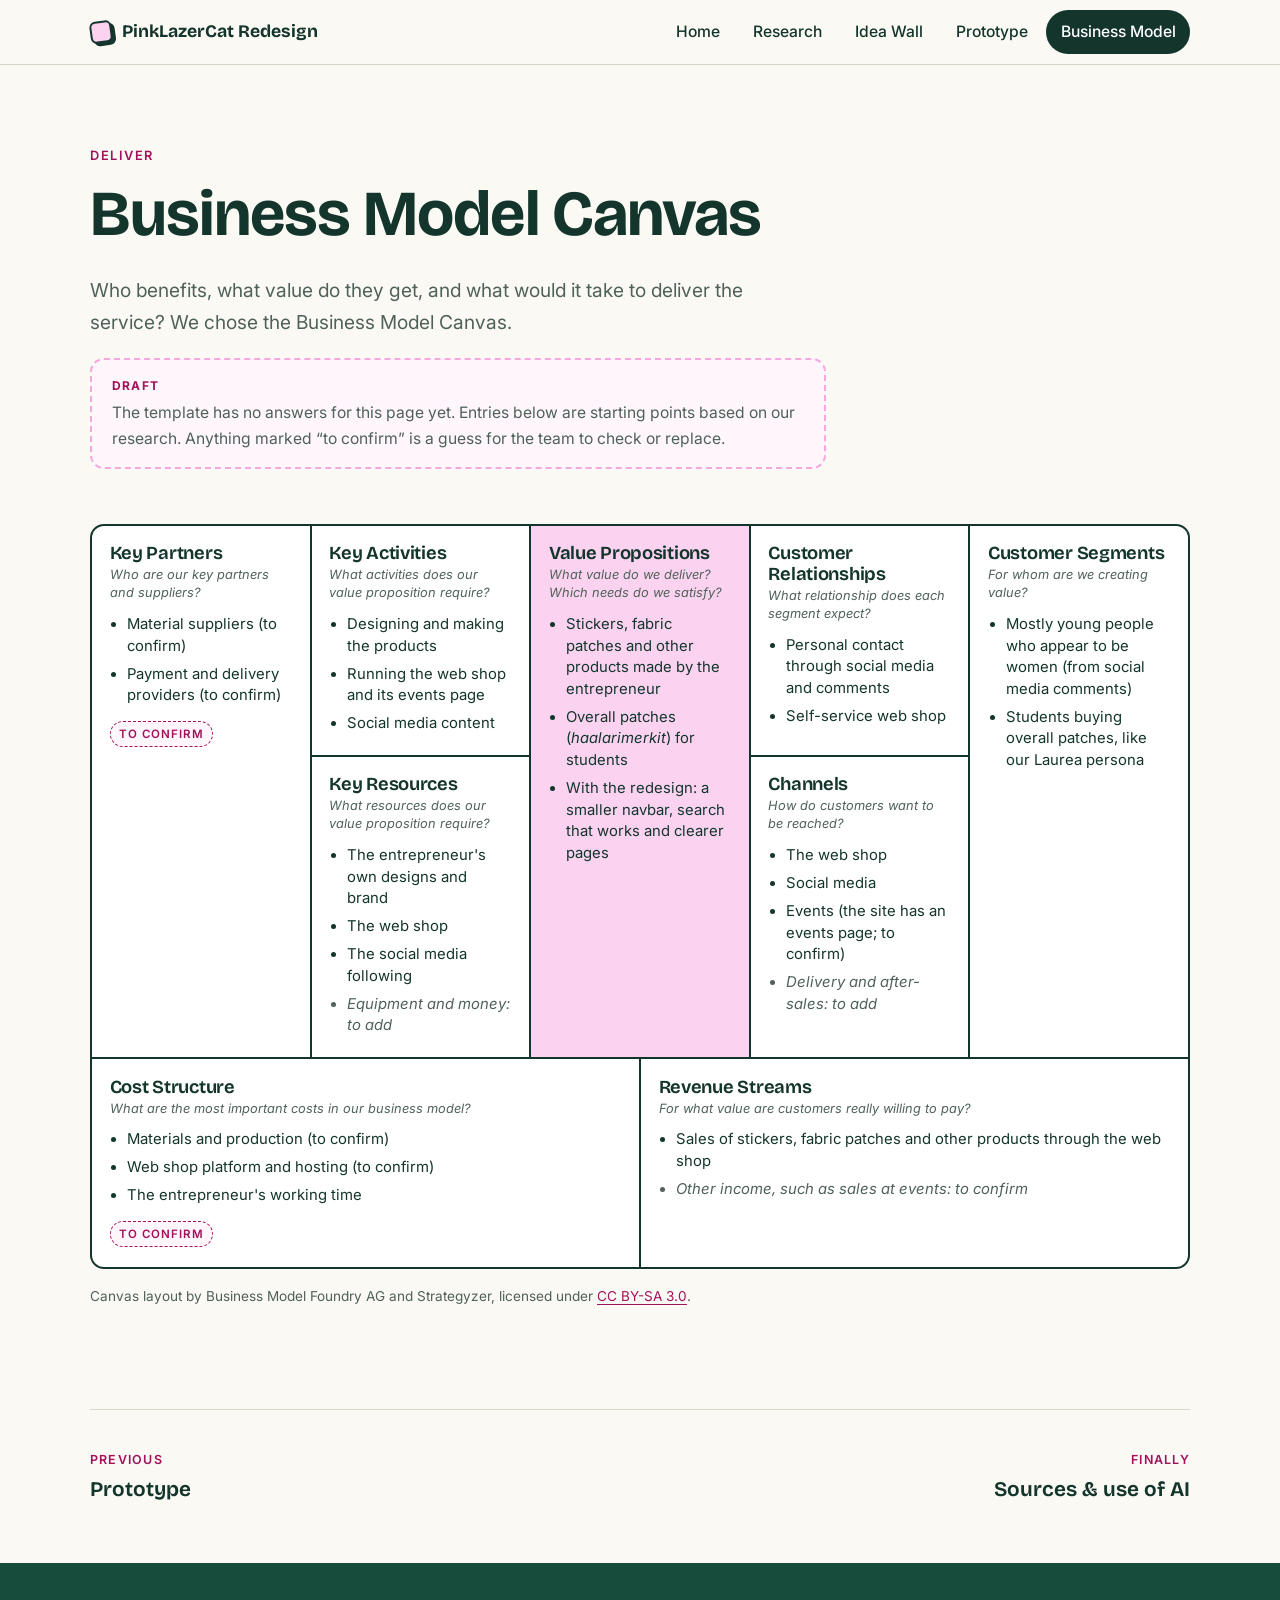
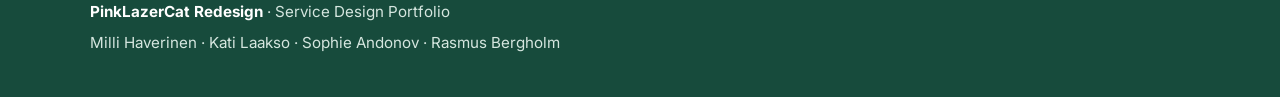
==== business-model.html @ 633c8443 "Base upload, First iteration. Website made with Claude, lots of changes yet to be made still" ====
<!doctype html>
<html lang="en">
<head>
  <meta charset="utf-8">
  <meta name="viewport" content="width=device-width, initial-scale=1">
  <title>Business Model Canvas · PinkLazerCat Redesign</title>
  <meta name="description" content="A Business Model Canvas for the PinkLazerCat web shop: who benefits, what value they get, and what it takes to deliver.">
  <link rel="icon" href="images/favicon.svg" type="image/svg+xml">
  <link rel="preconnect" href="https://fonts.googleapis.com">
  <link rel="preconnect" href="https://fonts.gstatic.com" crossorigin>
  <link rel="stylesheet" href="https://fonts.googleapis.com/css2?family=Bricolage+Grotesque:opsz,wght@12..96,500..800&family=Inter:wght@400;500;600&display=swap">
  <link rel="stylesheet" href="css/style.css">
  <script>document.documentElement.classList.add('js')</script>
  <script src="js/main.js" defer></script>
</head>
<body>
  <a class="skip-link" href="#main">Skip to content</a>

  <header class="site-header">
    <div class="container header-inner">
      <a class="brand" href="index.html"><span class="brand-mark" aria-hidden="true"></span>PinkLazerCat Redesign</a>
      <button class="nav-toggle" type="button" aria-expanded="false" aria-controls="site-nav">
        <span class="sr-only">Menu</span><span class="bars" aria-hidden="true"></span>
      </button>
      <nav id="site-nav" class="site-nav" aria-label="Main">
        <ul>
          <li><a href="index.html">Home</a></li>
          <li><a href="research.html">Research</a></li>
          <li><a href="ideas.html">Idea Wall</a></li>
          <li><a href="prototype.html">Prototype</a></li>
          <li><a href="business-model.html" aria-current="page">Business Model</a></li>
        </ul>
      </nav>
    </div>
  </header>

  <main id="main">

    <section class="page-hero">
      <div class="container">
        <p class="eyebrow">Deliver</p>
        <h1>Business Model Canvas</h1>
        <p class="lede">Who benefits, what value do they get, and what would it take to deliver the service? We chose the Business Model Canvas.</p>
        <div class="todo" style="max-width:46rem">
          <strong>Draft</strong>
          <p>The template has no answers for this page yet. Entries below are starting points based on our research. Anything marked “to confirm” is a guess for the team to check or replace.</p>
        </div>
      </div>
    </section>

    <section class="section" style="padding-top:1rem">
      <div class="container">

        <!-- Order in the HTML = reading order on a phone. The desktop grid places each block by class. -->
        <div class="bmc">

          <section class="bmc-block bmc-block--vp b-vp" aria-labelledby="bmc-vp">
            <h3 id="bmc-vp">Value Propositions</h3>
            <p class="prompt">What value do we deliver? Which needs do we satisfy?</p>
            <ul>
              <li>Stickers, fabric patches and other products made by the entrepreneur</li>
              <li>Overall patches (<em>haalarimerkit</em>) for students</li>
              <li>With the redesign: a smaller navbar, search that works and clearer pages</li>
            </ul>
          </section>

          <section class="bmc-block b-cs" aria-labelledby="bmc-cs">
            <h3 id="bmc-cs">Customer Segments</h3>
            <p class="prompt">For whom are we creating value?</p>
            <ul>
              <li>Mostly young people who appear to be women (from social media comments)</li>
              <li>Students buying overall patches, like our Laurea persona</li>
            </ul>
          </section>

          <section class="bmc-block b-cr" aria-labelledby="bmc-cr">
            <h3 id="bmc-cr">Customer Relationships</h3>
            <p class="prompt">What relationship does each segment expect?</p>
            <ul>
              <li>Personal contact through social media and comments</li>
              <li>Self-service web shop</li>
            </ul>
          </section>

          <section class="bmc-block b-ch" aria-labelledby="bmc-ch">
            <h3 id="bmc-ch">Channels</h3>
            <p class="prompt">How do customers want to be reached?</p>
            <ul>
              <li>The web shop</li>
              <li>Social media</li>
              <li>Events (the site has an events page; to confirm)</li>
              <li class="todo-li">Delivery and after-sales: to add</li>
            </ul>
          </section>

          <section class="bmc-block b-kp" aria-labelledby="bmc-kp">
            <h3 id="bmc-kp">Key Partners</h3>
            <p class="prompt">Who are our key partners and suppliers?</p>
            <ul>
              <li>Material suppliers (to confirm)</li>
              <li>Payment and delivery providers (to confirm)</li>
            </ul>
            <span class="tag tag--draft">To confirm</span>
          </section>

          <section class="bmc-block b-ka" aria-labelledby="bmc-ka">
            <h3 id="bmc-ka">Key Activities</h3>
            <p class="prompt">What activities does our value proposition require?</p>
            <ul>
              <li>Designing and making the products</li>
              <li>Running the web shop and its events page</li>
              <li>Social media content</li>
            </ul>
          </section>

          <section class="bmc-block b-kr" aria-labelledby="bmc-kr">
            <h3 id="bmc-kr">Key Resources</h3>
            <p class="prompt">What resources does our value proposition require?</p>
            <ul>
              <li>The entrepreneur's own designs and brand</li>
              <li>The web shop</li>
              <li>The social media following</li>
              <li class="todo-li">Equipment and money: to add</li>
            </ul>
          </section>

          <section class="bmc-block b-cost" aria-labelledby="bmc-cost">
            <h3 id="bmc-cost">Cost Structure</h3>
            <p class="prompt">What are the most important costs in our business model?</p>
            <ul>
              <li>Materials and production (to confirm)</li>
              <li>Web shop platform and hosting (to confirm)</li>
              <li>The entrepreneur's working time</li>
            </ul>
            <span class="tag tag--draft">To confirm</span>
          </section>

          <section class="bmc-block b-rev" aria-labelledby="bmc-rev">
            <h3 id="bmc-rev">Revenue Streams</h3>
            <p class="prompt">For what value are customers really willing to pay?</p>
            <ul>
              <li>Sales of stickers, fabric patches and other products through the web shop</li>
              <li class="todo-li">Other income, such as sales at events: to confirm</li>
            </ul>
          </section>

        </div>

        <p class="credit">Canvas layout by Business Model Foundry AG and Strategyzer, licensed under <a href="http://creativecommons.org/licenses/by-sa/3.0/">CC BY-SA 3.0</a>.</p>
      </div>
    </section>

    <div class="container">
      <nav class="pager" aria-label="Page navigation">
        <a href="prototype.html"><small>Previous</small><span>Prototype</span></a>
        <a class="next" href="index.html#sources"><small>Finally</small><span>Sources &amp; use of AI</span></a>
      </nav>
    </div>

  </main>

  <footer class="site-footer">
    <div class="container">
      <p><strong>PinkLazerCat Redesign</strong> · Service Design Portfolio</p>
      <p>Milli Haverinen · Kati Laakso · Sophie Andonov · Rasmus Bergholm</p>
    </div>
  </footer>
</body>
</html>
---- css/style.css ----
/* ==========================================================
   PinkLazerCat Redesign — Service Design Portfolio
   One stylesheet for all pages. Edit the tokens in :root first.
   ========================================================== */

:root {
  --ink: #14352c;          /* main text, deep green */
  --green: #174b3c;        /* hero / footer background (matches the template cover) */
  --green-deep: #0f3a2d;
  --cream: #fbf9f4;        /* page background */
  --paper: #ffffff;
  --pink: #fbd3f1;         /* sticky-note pink from the idea wall */
  --pink-strong: #f4a9de;
  --magenta: #a3115a;      /* accent for links and small labels (7:1 on cream) */
  --muted: #4f6159;
  --line: #d9d4c7;
  --shadow: 0 1px 2px rgba(20, 53, 44, .08), 0 8px 24px rgba(20, 53, 44, .06);

  --font-head: "Bricolage Grotesque", "Inter", system-ui, -apple-system, "Segoe UI", sans-serif;
  --font-body: "Inter", system-ui, -apple-system, "Segoe UI", Roboto, sans-serif;

  --radius: 14px;
  --wrap: 1100px;
}

*, *::before, *::after { box-sizing: border-box; }

html { scroll-behavior: smooth; scroll-padding-top: 96px; }

body {
  margin: 0;
  font-family: var(--font-body);
  font-size: 1.0625rem;
  line-height: 1.65;
  color: var(--ink);
  background: var(--cream);
  -webkit-font-smoothing: antialiased;
}

img { max-width: 100%; height: auto; display: block; }

h1, h2, h3, h4 {
  font-family: var(--font-head);
  line-height: 1.12;
  letter-spacing: -0.015em;
  margin: 0 0 .5em;
  text-wrap: balance;
}
h1 { font-size: clamp(2.4rem, 5.5vw, 4rem); font-weight: 700; }
h2 { font-size: clamp(1.7rem, 3.2vw, 2.3rem); font-weight: 700; }
h3 { font-size: 1.3rem; font-weight: 650; }
h4 { font-size: 1.05rem; font-weight: 650; }
p { margin: 0 0 1em; }
a { color: var(--magenta); text-underline-offset: 3px; }
a:hover { color: var(--ink); }

:focus-visible { outline: 3px solid var(--magenta); outline-offset: 3px; border-radius: 4px; }

.container { width: min(100% - 2rem, var(--wrap)); margin-inline: auto; }

.sr-only {
  position: absolute; width: 1px; height: 1px; padding: 0; margin: -1px;
  overflow: hidden; clip: rect(0, 0, 0, 0); white-space: nowrap; border: 0;
}

.skip-link {
  position: absolute; left: 1rem; top: -4rem; z-index: 100;
  background: var(--ink); color: #fff; padding: .6rem 1rem; border-radius: 8px;
}
.skip-link:focus { top: 1rem; color: #fff; }

/* ---------- Header / nav ---------- */

.site-header {
  position: sticky; top: 0; z-index: 50;
  background: rgba(251, 249, 244, .92);
  backdrop-filter: blur(8px);
  border-bottom: 1px solid var(--line);
}
.header-inner { display: flex; align-items: center; justify-content: space-between; gap: 1rem; min-height: 64px; }

.brand {
  display: inline-flex; align-items: center; gap: .6rem;
  font-family: var(--font-head); font-weight: 700; font-size: 1.1rem;
  color: var(--ink); text-decoration: none;
}
.brand-mark {
  width: 22px; height: 22px; background: var(--pink); border: 2px solid var(--ink);
  border-radius: 6px; transform: rotate(-8deg); box-shadow: 3px 3px 0 var(--ink);
}

.site-nav ul { list-style: none; margin: 0; padding: 0; display: flex; gap: .25rem; }
.site-nav a {
  display: inline-flex; align-items: center; min-height: 44px; padding: 0 .9rem;
  color: var(--ink); text-decoration: none; font-weight: 500; font-size: .98rem;
  border-radius: 999px;
}
.site-nav a:hover { background: var(--pink); }
.site-nav a[aria-current="page"] { background: var(--ink); color: #fff; }

.nav-toggle {
  display: none; width: 44px; height: 44px; border: 1.5px solid var(--ink);
  background: var(--paper); border-radius: 10px; cursor: pointer; position: relative;
}
.nav-toggle .bars, .nav-toggle .bars::before, .nav-toggle .bars::after {
  content: ""; position: absolute; left: 11px; right: 11px; height: 2px; background: var(--ink);
  transition: transform .2s, opacity .2s;
}
.nav-toggle .bars { top: 21px; }
.nav-toggle .bars::before { left: 0; right: 0; top: -6px; }
.nav-toggle .bars::after { left: 0; right: 0; top: 6px; }
.nav-toggle[aria-expanded="true"] .bars { background: transparent; }
.nav-toggle[aria-expanded="true"] .bars::before { transform: translateY(6px) rotate(45deg); }
.nav-toggle[aria-expanded="true"] .bars::after { transform: translateY(-6px) rotate(-45deg); }

@media (max-width: 820px) {
  .nav-toggle { display: inline-block; }
  .site-nav {
    position: absolute; left: 0; right: 0; top: 100%;
    background: var(--cream); border-bottom: 1px solid var(--line);
    display: none; padding: .5rem 1rem 1rem;
  }
  .js .site-nav.is-open { display: block; }
  html:not(.js) .site-nav { position: static; display: block; border: 0; padding: 0; }
  .site-nav ul { flex-direction: column; }
  .site-nav a { width: 100%; border-radius: 10px; }
  html:not(.js) .header-inner { flex-wrap: wrap; padding-block: .5rem; }
  html:not(.js) .site-nav ul { flex-direction: row; flex-wrap: wrap; }
  html:not(.js) .site-nav a { width: auto; }
}

/* ---------- Shared bits ---------- */

.eyebrow {
  font-size: .8rem; font-weight: 600; letter-spacing: .12em; text-transform: uppercase;
  color: var(--magenta); margin: 0 0 .75rem;
}

.btn {
  display: inline-flex; align-items: center; gap: .5rem; min-height: 48px; padding: 0 1.4rem;
  font: 600 1rem var(--font-body); text-decoration: none; cursor: pointer;
  border-radius: 999px; border: 2px solid var(--ink); background: var(--pink); color: var(--ink);
  transition: transform .15s, box-shadow .15s;
}
.btn:hover { transform: translate(-2px, -2px); box-shadow: 3px 3px 0 var(--ink); color: var(--ink); }
.btn--ghost { background: transparent; }
.btn--light { border-color: #fff; color: #fff; background: transparent; }
.btn--light:hover { color: #fff; box-shadow: 3px 3px 0 var(--pink); }
.btn[aria-disabled="true"] { opacity: .6; cursor: not-allowed; }
.btn[aria-disabled="true"]:hover { transform: none; box-shadow: none; }
.btn svg { width: 18px; height: 18px; }

.section { padding: clamp(3rem, 7vw, 5.5rem) 0; }
.section--alt { background: #f1ede3; border-block: 1px solid var(--line); }
.section-head { max-width: 46rem; margin-bottom: 2.25rem; }
.section-head p:last-child { margin-bottom: 0; }
.lede { font-size: 1.2rem; color: var(--muted); max-width: 42rem; }

.page-hero { padding: clamp(3rem, 7vw, 5rem) 0 clamp(1.5rem, 3vw, 2.5rem); }
.page-hero h1 { margin-bottom: .4em; }

.card {
  background: var(--paper); border: 1px solid var(--line); border-radius: var(--radius);
  padding: clamp(1.25rem, 3vw, 2rem); box-shadow: var(--shadow);
}
.card > :last-child { margin-bottom: 0; }

/* The team's own Finnish words, with a short English gloss under them */
.fi {
  margin: 0 0 .6rem; padding: .1rem 0 .1rem 1.1rem; border-left: 4px solid var(--pink-strong);
  font-size: 1.05rem;
}
.gloss { margin: 0 0 1.5rem; font-size: .95rem; color: var(--muted); }
.gloss::before { content: "In English: "; font-weight: 600; }

/* Things the team still has to write or add */
.todo {
  border: 2px dashed var(--pink-strong); background: #fff6fc; border-radius: var(--radius);
  padding: 1rem 1.25rem; color: var(--muted); font-size: .98rem;
}
.todo strong { color: var(--magenta); font-size: .75rem; letter-spacing: .1em; text-transform: uppercase; display: block; margin-bottom: .25rem; }
.todo > :last-child { margin-bottom: 0; }

.tag {
  display: inline-block; font-size: .72rem; font-weight: 600; letter-spacing: .08em; text-transform: uppercase;
  padding: .15rem .55rem; border-radius: 999px; background: var(--pink); color: var(--ink);
}
.tag--draft { background: #fff6fc; border: 1px dashed var(--magenta); color: var(--magenta); }

/* Image placeholders: swap the <div class="placeholder"> for an <img> */
.placeholder {
  display: grid; place-items: center; text-align: center; padding: 1.5rem;
  aspect-ratio: 16 / 9; width: 100%;
  background:
    repeating-linear-gradient(45deg, transparent 0 12px, rgba(20,53,44,.04) 12px 24px),
    #efeadd;
  border: 2px dashed #a9a28f; border-radius: var(--radius);
  color: var(--muted); font-size: .95rem;
}
.placeholder--tall { aspect-ratio: 4 / 5; }
figure { margin: 0; }
figcaption { margin-top: .6rem; font-size: .9rem; color: var(--muted); }

.split { display: grid; grid-template-columns: repeat(2, minmax(0, 1fr)); gap: clamp(1.5rem, 4vw, 3rem); align-items: start; }
.split--wide-left { grid-template-columns: minmax(0, 1.15fr) minmax(0, .85fr); }
@media (max-width: 820px) { .split, .split--wide-left { grid-template-columns: minmax(0, 1fr); } }

.stack > * + * { margin-top: 1.5rem; }

/* Scroll reveal (only when JS is on, and never with reduced motion) */
.js .reveal { opacity: 0; transform: translateY(18px); transition: opacity .6s ease, transform .6s ease; }
.js .reveal.is-visible { opacity: 1; transform: none; }
@media (prefers-reduced-motion: reduce) {
  html { scroll-behavior: auto; }
  .js .reveal { opacity: 1; transform: none; transition: none; }
}

/* ---------- Landing hero ---------- */

.hero { background: var(--green); color: #fff; padding: clamp(3.5rem, 9vw, 7rem) 0; position: relative; overflow: hidden; }
.hero .eyebrow { color: var(--pink); }
.hero h1 { color: #fff; max-width: 14ch; }
.hero .lede { color: #d5e6df; }
.hero-actions { display: flex; flex-wrap: wrap; gap: .75rem; margin-top: 2rem; }
.hero-notes { position: absolute; right: -2rem; top: 2rem; width: min(42vw, 420px); pointer-events: none; }
.hero-notes span {
  position: absolute; display: grid; place-items: center; text-align: center;
  width: 130px; height: 130px; padding: 1rem; background: var(--pink); color: var(--ink);
  font-family: var(--font-head); font-weight: 600; font-size: 1rem; line-height: 1.2;
  box-shadow: 4px 8px 18px rgba(0,0,0,.25);
}
.hero-notes span:nth-child(1) { left: 0;    top: 20px;  transform: rotate(-6deg); }
.hero-notes span:nth-child(2) { left: 150px; top: 0;     transform: rotate(4deg); }
.hero-notes span:nth-child(3) { left: 60px;  top: 160px; transform: rotate(3deg); }
.hero-notes span:nth-child(4) { left: 215px; top: 150px; transform: rotate(-4deg); }
@media (max-width: 960px) { .hero-notes { display: none; } }

/* ---------- Team ---------- */

.team { display: flex; flex-direction: column; gap: 1.5rem; }
.member {
  display: flex; align-items: center; gap: clamp(1.25rem, 3vw, 2rem);
  width: min(100%, 820px);
  background: var(--paper); border: 1px solid var(--line); border-radius: var(--radius);
  padding: clamp(1.25rem, 3vw, 1.75rem); box-shadow: var(--shadow);
}
.member:nth-child(odd)  { margin-right: auto; }
.member:nth-child(even) { margin-left: auto; flex-direction: row-reverse; }
.member-photo {
  flex: 0 0 auto; width: 150px; height: 150px; object-fit: cover;
  border-radius: 50%; border: 3px solid var(--ink); background: var(--pink);
}
.member-body { min-width: 0; }
.member-body h3 { margin-bottom: .15em; }
.member-role { margin: 0 0 .6rem; font-size: .92rem; font-weight: 600; color: var(--magenta); }
.member-body p:last-child { margin-bottom: 0; }
@media (max-width: 640px) {
  .member, .member:nth-child(even) { flex-direction: column; align-items: flex-start; text-align: left; width: 100%; }
  .member-photo { width: 120px; height: 120px; }
}

/* ---------- Journey cards (landing) ---------- */

.journey { display: grid; grid-template-columns: repeat(auto-fit, minmax(230px, 1fr)); gap: 1rem; }
.journey a {
  display: flex; flex-direction: column; gap: .35rem; height: 100%;
  padding: 1.4rem; text-decoration: none; color: var(--ink);
  background: var(--paper); border: 1.5px solid var(--ink); border-radius: var(--radius);
  transition: transform .15s, box-shadow .15s, background .15s;
}
.journey a:hover { transform: translate(-3px, -3px); box-shadow: 5px 5px 0 var(--ink); background: var(--pink); }
.journey .step { font-size: .8rem; font-weight: 600; letter-spacing: .1em; text-transform: uppercase; color: var(--magenta); }
.journey h3 { margin: 0; }
.journey p { margin: 0; font-size: .96rem; color: var(--muted); }

/* ---------- In-page nav (Research) ---------- */

.subnav { position: sticky; top: 64px; z-index: 40; background: var(--cream); border-bottom: 1px solid var(--line); }
.subnav ul { list-style: none; margin: 0; padding: .4rem 0; display: flex; gap: .25rem; overflow-x: auto; }
.subnav a {
  display: inline-flex; align-items: center; min-height: 40px; padding: 0 .9rem; white-space: nowrap;
  font-size: .92rem; font-weight: 500; color: var(--muted); text-decoration: none; border-radius: 999px;
}
.subnav a:hover { background: var(--pink); color: var(--ink); }
.subnav a.is-active { background: var(--ink); color: #fff; }

/* ---------- Research ---------- */

.phase-label { display: flex; align-items: center; gap: .75rem; margin-bottom: 1rem; }
.phase-label .tag { background: var(--ink); color: #fff; }

.findings { list-style: none; margin: 0; padding: 0; display: grid; gap: .75rem; }
.findings li { display: grid; grid-template-columns: 1.6rem 1fr; gap: .6rem; }
.findings li::before {
  content: ""; width: 1.1rem; height: 1.1rem; margin-top: .4rem; background: var(--pink);
  border: 2px solid var(--ink); border-radius: 4px; transform: rotate(-6deg);
}

.persona { display: grid; grid-template-columns: minmax(0, 300px) minmax(0, 1fr); gap: 1.5rem; align-items: stretch; }
@media (max-width: 820px) { .persona { grid-template-columns: minmax(0, 1fr); } }
.persona dl { margin: 0; display: grid; gap: 1rem; }
.persona dt { font-family: var(--font-head); font-weight: 650; font-size: 1.05rem; margin-bottom: .15rem; }
.persona dd { margin: 0; }

.hmw { list-style: none; margin: 0 0 1.5rem; padding: 0; display: grid; grid-template-columns: repeat(auto-fit, minmax(240px, 1fr)); gap: 1rem; counter-reset: q; }
.hmw li { counter-increment: q; background: var(--paper); border: 1px solid var(--line); border-radius: var(--radius); padding: 1.1rem 1.25rem; }
.hmw li::before { content: "Question " counter(q); display: block; margin-bottom: .3rem; font-size: .75rem; font-weight: 600; letter-spacing: .1em; text-transform: uppercase; color: var(--magenta); }
.hmw li > p { margin: 0; }
.hmw .gloss { margin: .35rem 0 0; }
.chosen { border: 2px solid var(--ink); background: var(--pink); border-radius: var(--radius); padding: 1.5rem; }
.chosen p { margin: 0; }
.chosen .big { font-family: var(--font-head); font-size: clamp(1.25rem, 2.5vw, 1.6rem); font-weight: 600; line-height: 1.25; margin-top: .4rem; }

/* ---------- Idea wall ---------- */

.idea-tools { display: flex; flex-wrap: wrap; align-items: center; gap: 1rem; margin-bottom: 1.5rem; }
.idea-tools p { margin: 0; color: var(--muted); font-size: .95rem; }

.idea-group + .idea-group { margin-top: 3rem; }
.idea-group > h3 { margin-bottom: 1rem; display: flex; align-items: baseline; gap: .75rem; }
.idea-group > h3 small { font: 500 .9rem var(--font-body); color: var(--muted); }

.ideas { display: grid; grid-template-columns: repeat(2, minmax(0, 1fr)); gap: 1rem; align-items: start; }
@media (max-width: 760px) { .ideas { grid-template-columns: minmax(0, 1fr); } }

.idea { background: var(--paper); border: 1px solid var(--line); border-radius: 6px; box-shadow: var(--shadow); }
.idea summary {
  list-style: none; cursor: pointer; display: flex; align-items: center; justify-content: space-between; gap: 1rem;
  min-height: 64px; padding: 1rem 1.25rem;
  background: var(--pink); border-radius: 6px 6px 0 0;
  font-family: var(--font-head); font-weight: 600; font-size: 1.1rem; line-height: 1.25;
}
.idea:not([open]) summary { border-radius: 6px; }
.idea summary::-webkit-details-marker { display: none; }
.idea summary:hover { background: var(--pink-strong); }
.idea summary svg { flex: 0 0 auto; width: 20px; height: 20px; transition: transform .2s; }
.idea[open] summary svg { transform: rotate(180deg); }
.idea-body { padding: 1rem 1.25rem 1.25rem; }
.idea-body p { margin: 0 0 .75rem; }
.idea-body p:last-child { margin-bottom: 0; }
.idea .tags { display: flex; flex-wrap: wrap; gap: .4rem; margin-top: .75rem; }

.selection-quote { max-width: 46rem; }

/* ---------- Business Model Canvas ---------- */

.bmc {
  display: grid; gap: 0; border: 2px solid var(--ink); border-radius: var(--radius); overflow: hidden; background: var(--ink);
  grid-template-columns: repeat(10, minmax(0, 1fr));
  grid-template-areas:
    "kp kp ka ka vp vp cr cr cs cs"
    "kp kp kr kr vp vp ch ch cs cs"
    "cost cost cost cost cost rev rev rev rev rev";
  gap: 2px;
}
.bmc-block { background: var(--paper); padding: 1.1rem 1.1rem 1.25rem; min-width: 0; }
.bmc-block h3 { font-size: 1.15rem; margin-bottom: .15rem; }
.bmc-block .prompt { font-size: .8rem; font-style: italic; color: var(--muted); margin-bottom: .75rem; line-height: 1.4; }
.bmc-block ul { margin: 0; padding-left: 1.1rem; display: grid; gap: .4rem; font-size: .93rem; line-height: 1.45; }
.bmc-block .tag { margin-top: .9rem; }
.bmc-block--vp { background: var(--pink); }
.bmc-block li.todo-li { color: var(--muted); font-style: italic; }
.b-kp { grid-area: kp; } .b-ka { grid-area: ka; } .b-kr { grid-area: kr; } .b-vp { grid-area: vp; }
.b-cr { grid-area: cr; } .b-ch { grid-area: ch; } .b-cs { grid-area: cs; } .b-cost { grid-area: cost; } .b-rev { grid-area: rev; }

@media (max-width: 1020px) {
  .bmc { grid-template-columns: repeat(2, minmax(0, 1fr)); grid-template-areas: none; }
  .bmc-block { grid-area: auto !important; }
  .bmc .b-vp { grid-column: 1 / -1; }
}
@media (max-width: 620px) {
  .bmc { grid-template-columns: minmax(0, 1fr); }
}

.credit { font-size: .85rem; color: var(--muted); margin-top: 1rem; }

/* ---------- Pager + footer ---------- */

.pager { display: flex; justify-content: space-between; flex-wrap: wrap; gap: 1rem; padding-block: 2.5rem 3.5rem; border-top: 1px solid var(--line); }
.pager a { display: inline-flex; flex-direction: column; gap: .15rem; text-decoration: none; color: var(--ink); min-height: 44px; }
.pager small { font-size: .78rem; font-weight: 600; letter-spacing: .1em; text-transform: uppercase; color: var(--magenta); }
.pager span { font-family: var(--font-head); font-size: 1.3rem; font-weight: 650; }
.pager a:hover span { text-decoration: underline; text-decoration-color: var(--pink-strong); text-decoration-thickness: 4px; }
.pager .next { text-align: right; margin-left: auto; }

.site-footer { background: var(--green); color: #d5e6df; padding: 2.25rem 0; font-size: .95rem; }
.site-footer p { margin: 0 0 .35rem; }
.site-footer strong { color: #fff; }
.site-footer a { color: var(--pink); }
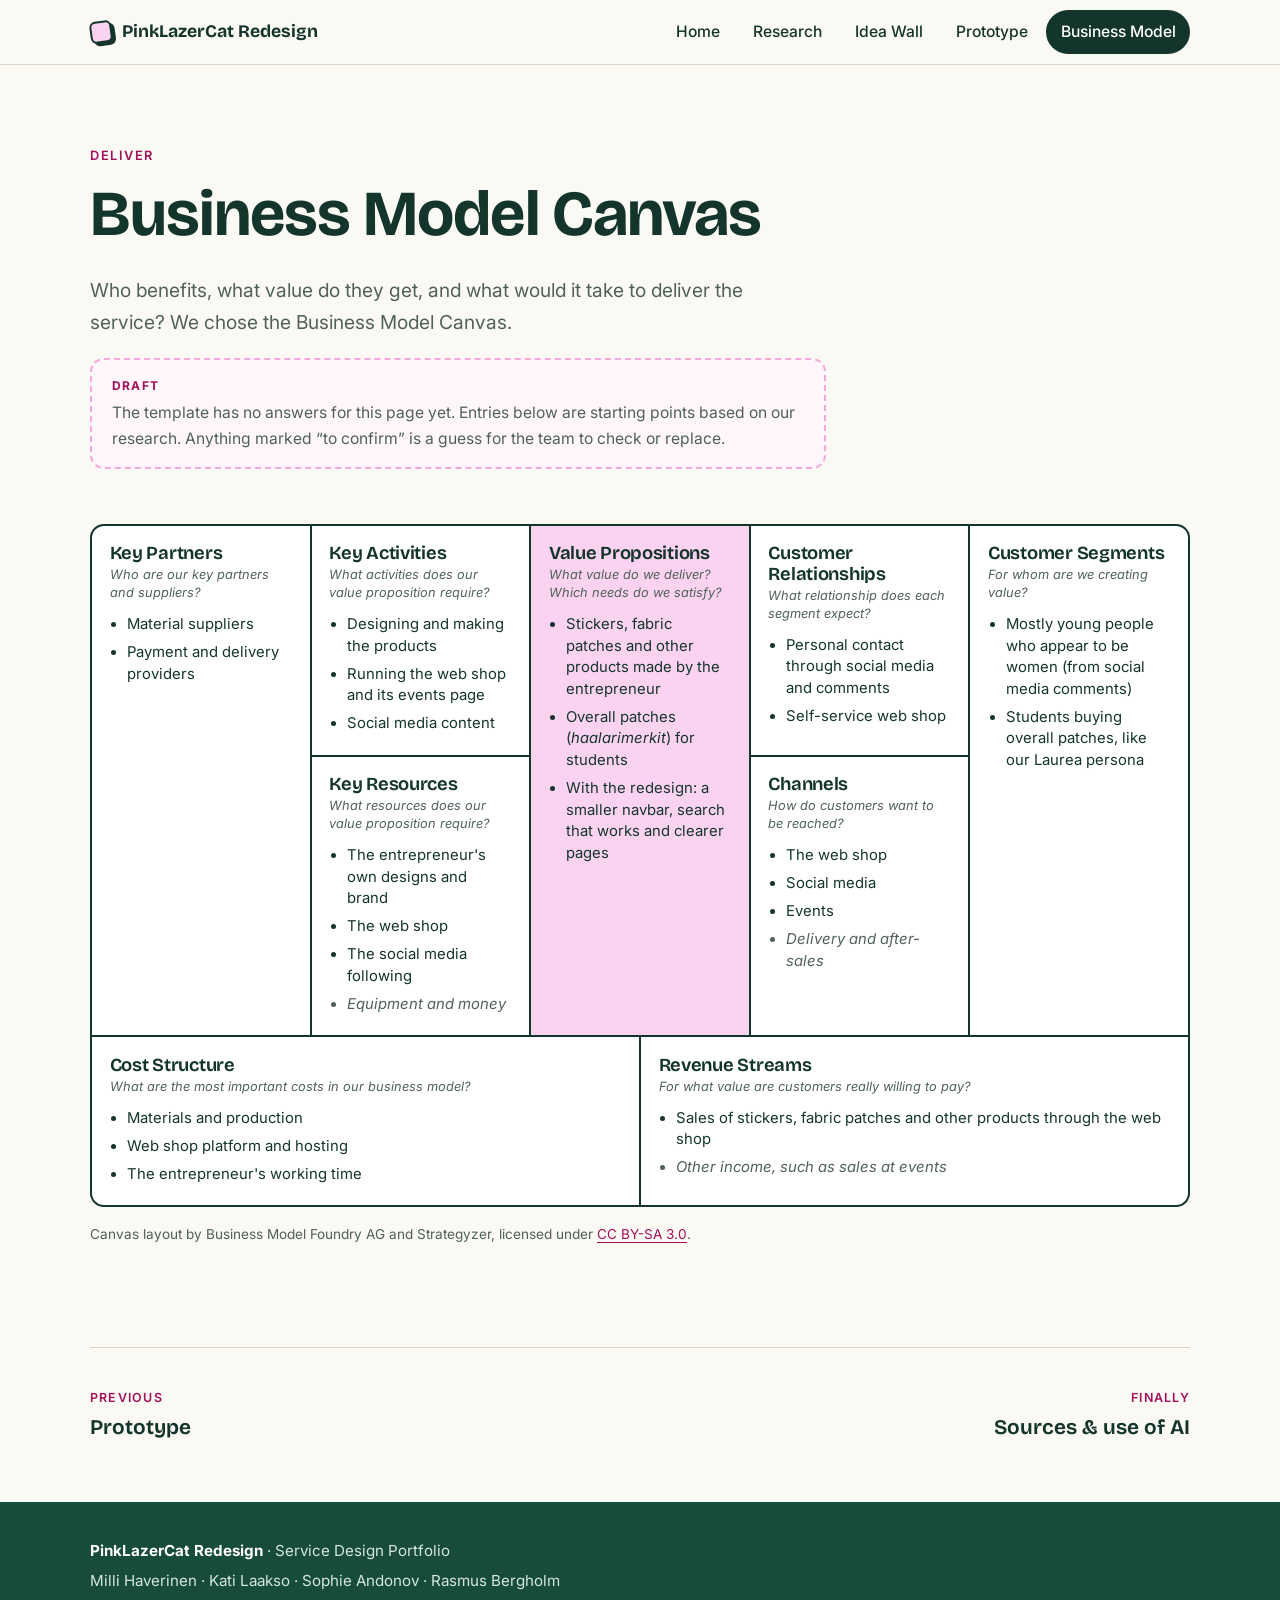
==== commit d73a2385: "poistettu to add ja to confirm business model sivulta" ====
--- a/business-model.html
+++ b/business-model.html
@@ -88,8 +88,8 @@
             <ul>
               <li>The web shop</li>
               <li>Social media</li>
-              <li>Events (the site has an events page; to confirm)</li>
-              <li class="todo-li">Delivery and after-sales: to add</li>
+              <li>Events</li>
+              <li class="todo-li">Delivery and after-sales</li>
             </ul>
           </section>
 
@@ -97,10 +97,9 @@
             <h3 id="bmc-kp">Key Partners</h3>
             <p class="prompt">Who are our key partners and suppliers?</p>
             <ul>
-              <li>Material suppliers (to confirm)</li>
-              <li>Payment and delivery providers (to confirm)</li>
+              <li>Material suppliers </li>
+              <li>Payment and delivery providers </li>
             </ul>
-            <span class="tag tag--draft">To confirm</span>
           </section>
 
           <section class="bmc-block b-ka" aria-labelledby="bmc-ka">
@@ -120,7 +119,7 @@
               <li>The entrepreneur's own designs and brand</li>
               <li>The web shop</li>
               <li>The social media following</li>
-              <li class="todo-li">Equipment and money: to add</li>
+              <li class="todo-li">Equipment and money</li>
             </ul>
           </section>
 
@@ -128,11 +127,10 @@
             <h3 id="bmc-cost">Cost Structure</h3>
             <p class="prompt">What are the most important costs in our business model?</p>
             <ul>
-              <li>Materials and production (to confirm)</li>
-              <li>Web shop platform and hosting (to confirm)</li>
+              <li>Materials and production </li>
+              <li>Web shop platform and hosting </li>
               <li>The entrepreneur's working time</li>
             </ul>
-            <span class="tag tag--draft">To confirm</span>
           </section>
 
           <section class="bmc-block b-rev" aria-labelledby="bmc-rev">
@@ -140,7 +138,7 @@
             <p class="prompt">For what value are customers really willing to pay?</p>
             <ul>
               <li>Sales of stickers, fabric patches and other products through the web shop</li>
-              <li class="todo-li">Other income, such as sales at events: to confirm</li>
+              <li class="todo-li">Other income, such as sales at events</li>
             </ul>
           </section>
 
--- a/css/style.css
+++ b/css/style.css
@@ -173,6 +173,27 @@
 .gloss { margin: 0 0 1.5rem; font-size: .95rem; color: var(--muted); }
 .gloss::before { content: "In English: "; font-weight: 600; }
 
+/* English is the main text; the Finnish original sits in a collapsed block */
+.orig { margin: 0 0 1.5rem; font-size: .95rem; }
+.orig summary {
+  display: inline-flex; align-items: center; gap: .5rem; min-height: 44px; cursor: pointer;
+  color: var(--muted); font-weight: 500; list-style: none;
+}
+.orig summary::-webkit-details-marker { display: none; }
+.orig summary::before {
+  content: ""; width: .5rem; height: .5rem; border-right: 2px solid currentColor; border-bottom: 2px solid currentColor;
+  transform: rotate(-45deg); transition: transform .2s;
+}
+.orig[open] summary::before { transform: rotate(45deg); }
+.orig summary:hover { color: var(--ink); }
+.orig .fi { margin: .25rem 0 0; font-size: .98rem; color: var(--muted); }
+.orig .fi + .fi { margin-top: .75rem; }
+.alt { margin: .35rem 0 0; font-size: .9rem; color: var(--muted); font-style: italic; }
+.alt::before { content: "In Finnish: "; font-weight: 600; font-style: normal; }
+
+.sources { margin: 0 0 1rem; padding-left: 1.2rem; display: grid; gap: .6rem; }
+.note { margin: 0; font-size: .92rem; color: var(--muted); }
+
 /* Things the team still has to write or add */
 .todo {
   border: 2px dashed var(--pink-strong); background: #fff6fc; border-radius: var(--radius);
@@ -199,6 +220,7 @@
 }
 .placeholder--tall { aspect-ratio: 4 / 5; }
 figure { margin: 0; }
+.shot { width: 100%; height: auto; border: 1px solid var(--line); border-radius: var(--radius); box-shadow: var(--shadow); background: var(--paper); }
 figcaption { margin-top: .6rem; font-size: .9rem; color: var(--muted); }
 
 .split { display: grid; grid-template-columns: repeat(2, minmax(0, 1fr)); gap: clamp(1.5rem, 4vw, 3rem); align-items: start; }
@@ -296,11 +318,12 @@
   border: 2px solid var(--ink); border-radius: 4px; transform: rotate(-6deg);
 }
 
-.persona { display: grid; grid-template-columns: minmax(0, 300px) minmax(0, 1fr); gap: 1.5rem; align-items: stretch; }
-@media (max-width: 820px) { .persona { grid-template-columns: minmax(0, 1fr); } }
-.persona dl { margin: 0; display: grid; gap: 1rem; }
-.persona dt { font-family: var(--font-head); font-weight: 650; font-size: 1.05rem; margin-bottom: .15rem; }
+.persona h3 { margin-bottom: 0; }
+.persona dl { margin: 1.25rem 0 0; display: grid; grid-template-columns: repeat(3, minmax(0, 1fr)); gap: 1.5rem 2rem; }
+@media (max-width: 900px) { .persona dl { grid-template-columns: minmax(0, 1fr); } }
+.persona dt { font-family: var(--font-head); font-weight: 650; font-size: 1.05rem; margin-bottom: .35rem; }
 .persona dd { margin: 0; }
+.persona dd .orig { margin: .5rem 0 0; }
 
 .hmw { list-style: none; margin: 0 0 1.5rem; padding: 0; display: grid; grid-template-columns: repeat(auto-fit, minmax(240px, 1fr)); gap: 1rem; counter-reset: q; }
 .hmw li { counter-increment: q; background: var(--paper); border: 1px solid var(--line); border-radius: var(--radius); padding: 1.1rem 1.25rem; }
@@ -309,6 +332,13 @@
 .hmw .gloss { margin: .35rem 0 0; }
 .chosen { border: 2px solid var(--ink); background: var(--pink); border-radius: var(--radius); padding: 1.5rem; }
 .chosen p { margin: 0; }
+.takeaway { margin-top: 2rem; }
+.takeaway .eyebrow { margin: 0 0 .5rem; }
+.takeaway p:not(.eyebrow) { font-size: 1.15rem; line-height: 1.5; }
+.takeaway .orig { margin: 1rem 0 0; }
+.takeaway .orig summary, .takeaway .orig .fi { color: var(--ink); }
+.takeaway .orig .fi { border-left-color: var(--ink); font-size: .98rem; }
+.chosen .eyebrow { margin: 0; }
 .chosen .big { font-family: var(--font-head); font-size: clamp(1.25rem, 2.5vw, 1.6rem); font-weight: 600; line-height: 1.25; margin-top: .4rem; }
 
 /* ---------- Idea wall ---------- */
@@ -387,3 +417,9 @@
 .site-footer p { margin: 0 0 .35rem; }
 .site-footer strong { color: #fff; }
 .site-footer a { color: var(--pink); }
+
+/* Implementation notes inside the chosen-idea card */
+.impl { margin-top: 1.5rem; padding-top: 1.25rem; border-top: 1px solid var(--line); }
+.impl h4 { margin: 0 0 .35rem; }
+.impl h4 + p { margin: 0 0 1rem; }
+.impl .orig { margin: 0; }
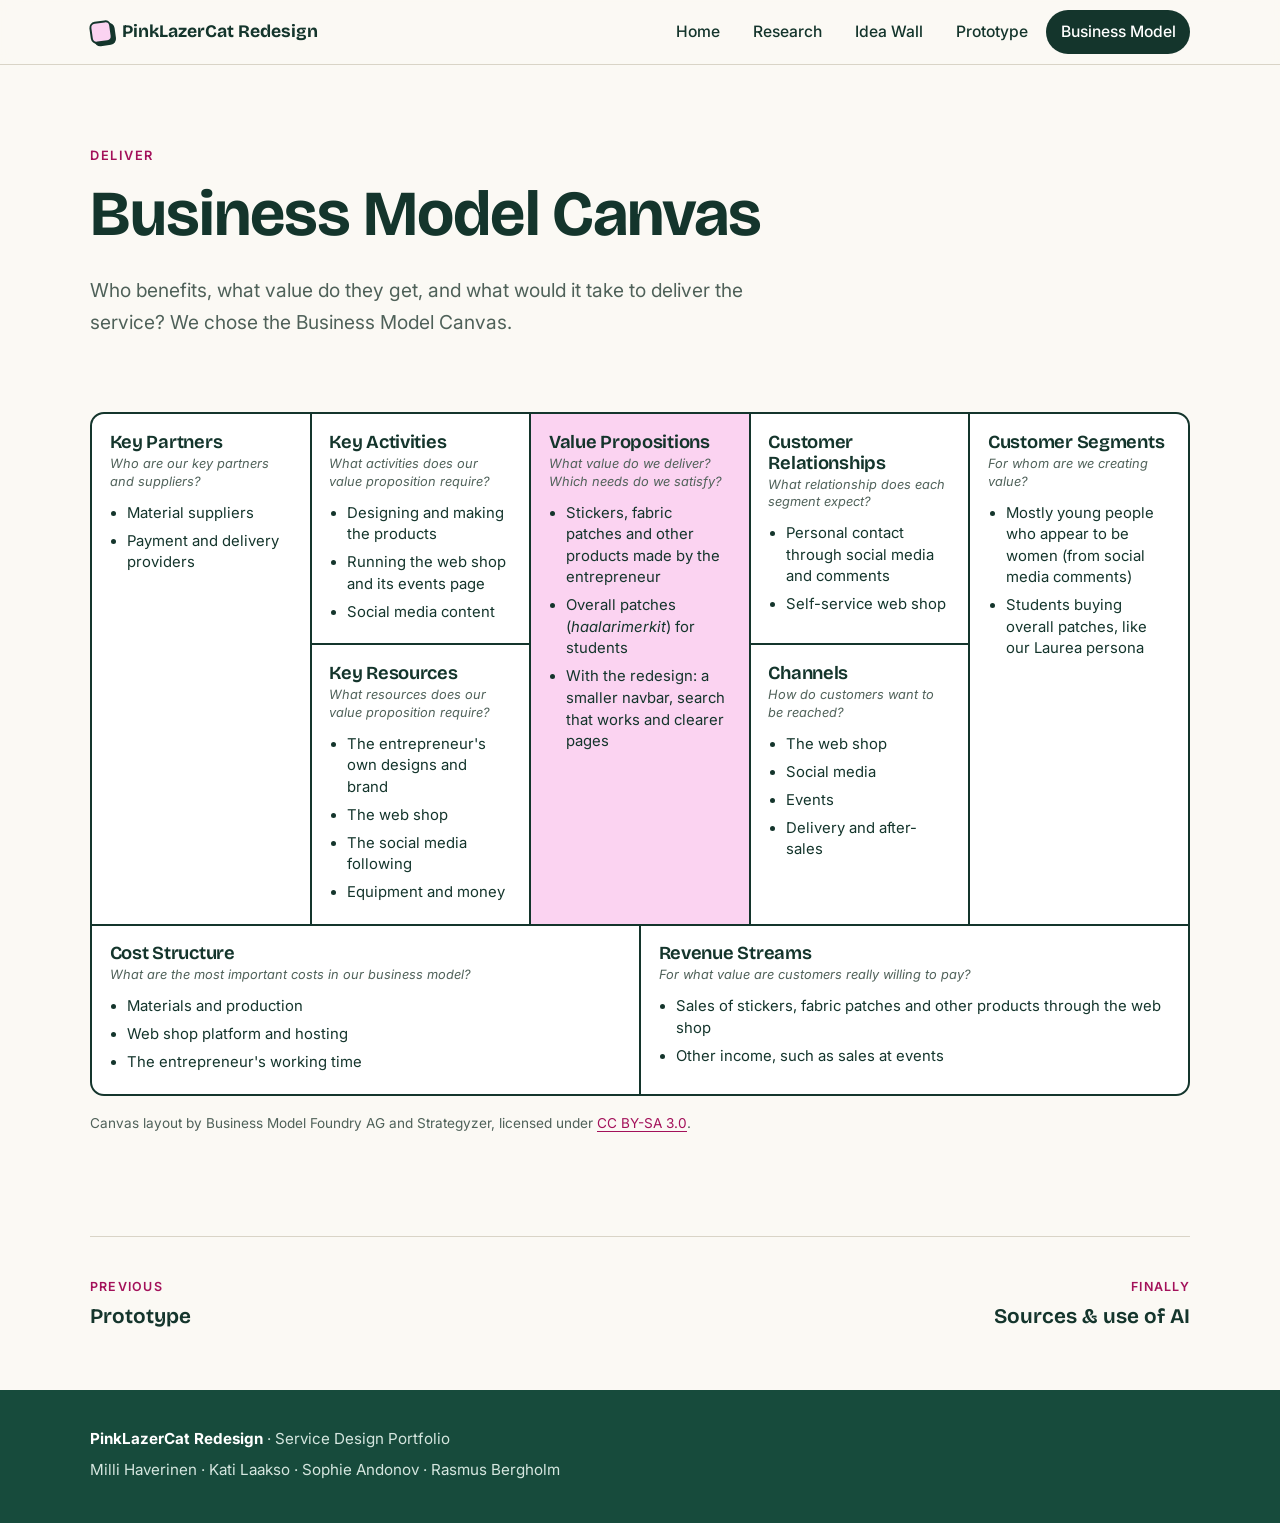
==== commit ebc28d6e: "Business model styling finish" ====
--- a/business-model.html
+++ b/business-model.html
@@ -41,10 +41,6 @@
         <p class="eyebrow">Deliver</p>
         <h1>Business Model Canvas</h1>
         <p class="lede">Who benefits, what value do they get, and what would it take to deliver the service? We chose the Business Model Canvas.</p>
-        <div class="todo" style="max-width:46rem">
-          <strong>Draft</strong>
-          <p>The template has no answers for this page yet. Entries below are starting points based on our research. Anything marked “to confirm” is a guess for the team to check or replace.</p>
-        </div>
       </div>
     </section>
 
@@ -89,7 +85,7 @@
               <li>The web shop</li>
               <li>Social media</li>
               <li>Events</li>
-              <li class="todo-li">Delivery and after-sales</li>
+              <li>Delivery and after-sales</li>
             </ul>
           </section>
 
@@ -119,7 +115,7 @@
               <li>The entrepreneur's own designs and brand</li>
               <li>The web shop</li>
               <li>The social media following</li>
-              <li class="todo-li">Equipment and money</li>
+              <li>Equipment and money</li>
             </ul>
           </section>
 
@@ -138,7 +134,7 @@
             <p class="prompt">For what value are customers really willing to pay?</p>
             <ul>
               <li>Sales of stickers, fabric patches and other products through the web shop</li>
-              <li class="todo-li">Other income, such as sales at events</li>
+              <li>Other income, such as sales at events</li>
             </ul>
           </section>
 
